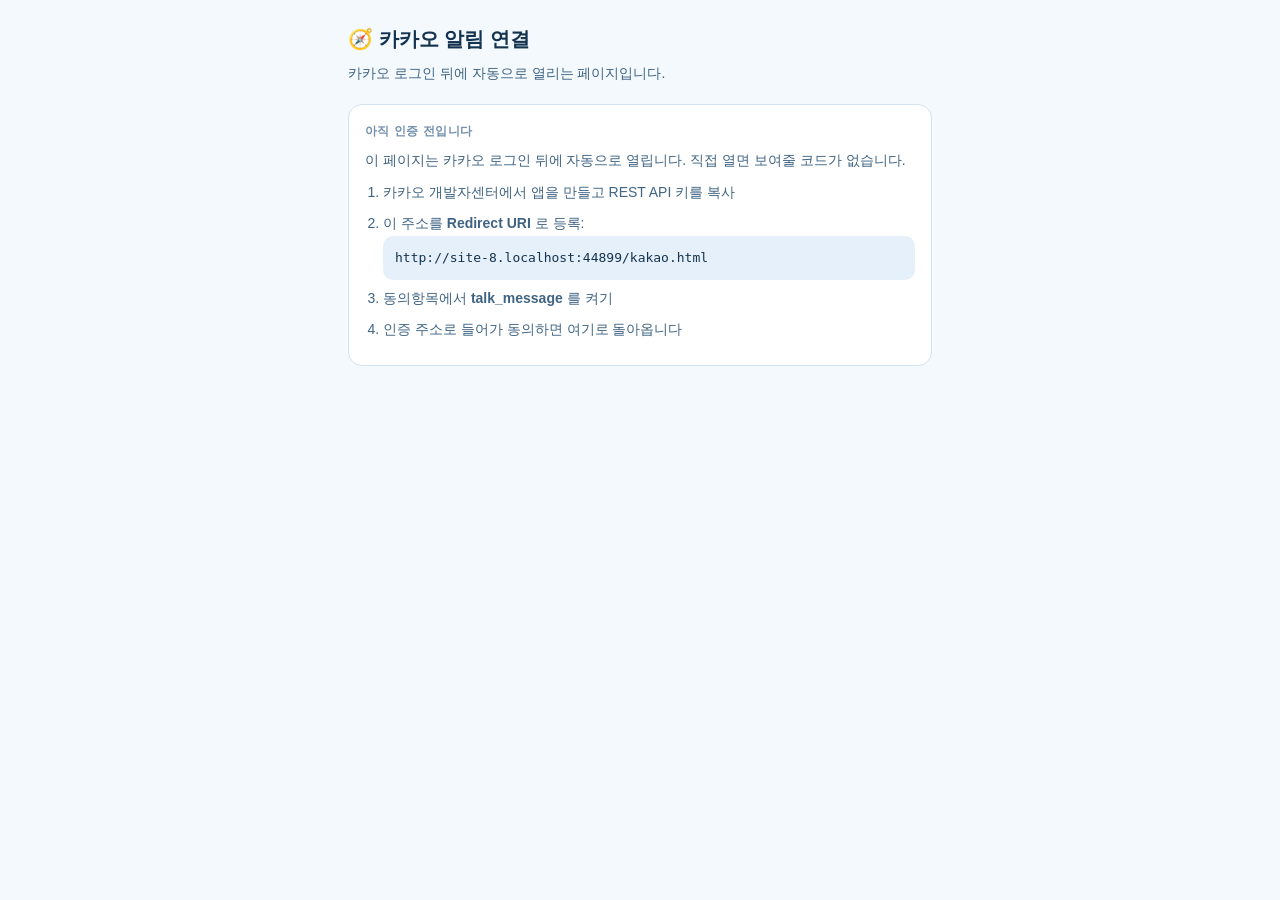
==== kakao.html @ f4b6fab5 "카카오 연결을 휴대폰만으로 끝낼 수 있게 한다 원래 안내에 터미널에서 curl 을 치는 단계가 있었다. 휴대폰만 쓰는 분은 거기서 막힌다. 그 단계를 없앴다.  ■ kakao.ht" ====
<!doctype html>
<html lang="ko">
<head>
<meta charset="utf-8" />
<meta name="viewport" content="width=device-width, initial-scale=1, viewport-fit=cover" />
<meta name="robots" content="noindex" />
<title>카카오 알림 연결 · 블루칩 나침반</title>
<!--
  카카오 로그인이 끝나면 여기로 돌아온다(Redirect URI).
  주소창의 ?code=... 를 크게 보여주고 복사 단추를 준다.

  왜 이 페이지가 필요한가
    예전 안내는 "주소창에서 code= 뒤를 직접 복사하세요"였다. 휴대폰에서는
    주소창이 짧게 보이고 코드가 길어서 사실상 못 한다. 여기서 통째로
    보여주고 한 번에 복사하게 한다.

  ⚠️ 이 페이지는 토큰을 만들지 않는다. 그러려면 REST 키가 필요한데, 그걸
     페이지에 심으면 소스에 그대로 노출된다. 토큰 교환은 워크플로가 한다.
-->
<style>
  :root{--ink:#13334f;--mid:#3f6483;--dim:#7391ae;--line:#d2e3f3;--soft:#e6f0fa;--acc:#0e6ba8}
  *{margin:0;padding:0;box-sizing:border-box}
  body{font:16px/1.7 -apple-system,BlinkMacSystemFont,'Apple SD Gothic Neo','Noto Sans KR',sans-serif;
       color:var(--ink);background:#f4f9fd;padding:22px 18px 60px;max-width:620px;margin:0 auto}
  h1{font-size:20px;font-weight:800;margin-bottom:6px}
  .sub{color:var(--mid);font-size:14px;margin-bottom:18px}
  .card{background:#fff;border:1px solid var(--line);border-radius:14px;padding:16px;margin-bottom:14px}
  .lab{font-size:12px;font-weight:800;color:var(--dim);letter-spacing:.04em;margin-bottom:8px}
  code{display:block;background:var(--soft);border-radius:10px;padding:12px;
       font:13px/1.6 ui-monospace,SFMono-Regular,Menlo,monospace;word-break:break-all;color:var(--ink)}
  button{width:100%;margin-top:10px;padding:13px;border:0;border-radius:10px;background:var(--acc);
         color:#fff;font:700 15px inherit;font-family:inherit;cursor:pointer}
  button:active{opacity:.85}
  .ok{background:#eef6f0;border:1px solid #d3e7da;color:#2f6b4a;padding:11px 13px;border-radius:10px;
      font-size:14px;margin-top:10px}
  .bad{background:#fdf1ef;border:1px solid #f3cfcd;color:#93362f;padding:12px 14px;border-radius:10px;font-size:14px}
  ol{margin:8px 0 0 18px;font-size:14px;color:var(--mid)}
  li{margin-bottom:7px}
  .note{font-size:12.5px;color:var(--dim);margin-top:10px;line-height:1.65}
  a{color:var(--acc)}
</style>
</head>
<body>
  <h1>🧭 카카오 알림 연결</h1>
  <div class="sub" id="sub"></div>
  <div id="out"></div>

<script>
(function () {
  var code = new URLSearchParams(location.search).get('code');
  var err  = new URLSearchParams(location.search).get('error');
  var out  = document.getElementById('out');
  var sub  = document.getElementById('sub');
  /* 머리글도 상태에 맞춘다 — 실패했는데 "코드를 받았습니다"가 떠 있으면
     무엇이 잘못됐는지 더 헷갈린다. */
  sub.textContent = err ? '연결이 끝나지 않았습니다.'
    : (new URLSearchParams(location.search).get('code')
        ? '인증 코드를 받았습니다. 아래 값을 복사해 다음 단계에 쓰세요.'
        : '카카오 로그인 뒤에 자동으로 열리는 페이지입니다.');

  if (err) {
    out.innerHTML = '<div class="bad"><b>인증이 취소됐거나 실패했습니다.</b><br>' +
      '(' + err.replace(/[<>&]/g, '') + ')<br><br>' +
      '카카오 개발자센터에서 <b>카카오톡 메시지 전송(talk_message)</b> 동의항목이 ' +
      '켜져 있는지 확인하고 다시 시도하세요.</div>';
    return;
  }
  if (!code) {
    out.innerHTML = '<div class="card"><div class="lab">아직 인증 전입니다</div>' +
      '<div style="font-size:14px;color:var(--mid)">이 페이지는 카카오 로그인 뒤에 ' +
      '자동으로 열립니다. 직접 열면 보여줄 코드가 없습니다.</div>' +
      '<ol><li>카카오 개발자센터에서 앱을 만들고 REST API 키를 복사</li>' +
      '<li>이 주소를 <b>Redirect URI</b> 로 등록: <code>' + location.origin + location.pathname + '</code></li>' +
      '<li>동의항목에서 <b>talk_message</b> 를 켜기</li>' +
      '<li>인증 주소로 들어가 동의하면 여기로 돌아옵니다</li></ol></div>';
    return;
  }

  out.innerHTML =
    '<div class="card"><div class="lab">인증 코드 (10분 안에 쓰세요)</div>' +
      '<code id="c">' + code.replace(/[<>&]/g, '') + '</code>' +
      '<button id="cp">📋 코드 복사</button>' +
      '<div id="msg"></div>' +
      '<div class="note">이 코드는 <b>한 번만</b> 쓸 수 있고 10분이면 만료됩니다. ' +
      '다음 단계에서 실패하면 인증 주소로 다시 들어와 새 코드를 받으세요.</div>' +
    '</div>' +
    '<div class="card"><div class="lab">다음에 할 일</div>' +
      '<ol><li>저장소 <b>Actions</b> → <b>kakao token</b> → <b>Run workflow</b></li>' +
      '<li><b>code</b> 칸에 위 코드를 붙여넣고 실행</li>' +
      '<li>끝나면 <b>Summary</b> 에 refresh token 이 나옵니다</li>' +
      '<li>그 값을 <b>Settings → Secrets</b> 의 <code style="display:inline;padding:2px 6px">KAKAO_REFRESH_TOKEN</code> 에 저장</li></ol>' +
    '</div>';

  document.getElementById('cp').onclick = function () {
    var t = document.getElementById('c').textContent;
    var done = function () {
      document.getElementById('msg').innerHTML = '<div class="ok">✅ 복사했습니다.</div>';
    };
    if (navigator.clipboard && navigator.clipboard.writeText) {
      navigator.clipboard.writeText(t).then(done, fallback);
    } else fallback();
    function fallback() {
      /* 오래된 인앱 브라우저 대비 — 선택 상태로 만들어 길게 눌러 복사하게 한다 */
      var r = document.createRange();
      r.selectNodeContents(document.getElementById('c'));
      var s = window.getSelection(); s.removeAllRanges(); s.addRange(r);
      document.getElementById('msg').innerHTML =
        '<div class="ok">코드를 선택해 뒀습니다. 길게 눌러 <b>복사</b>를 고르세요.</div>';
    }
  };
})();
</script>
</body>
</html>
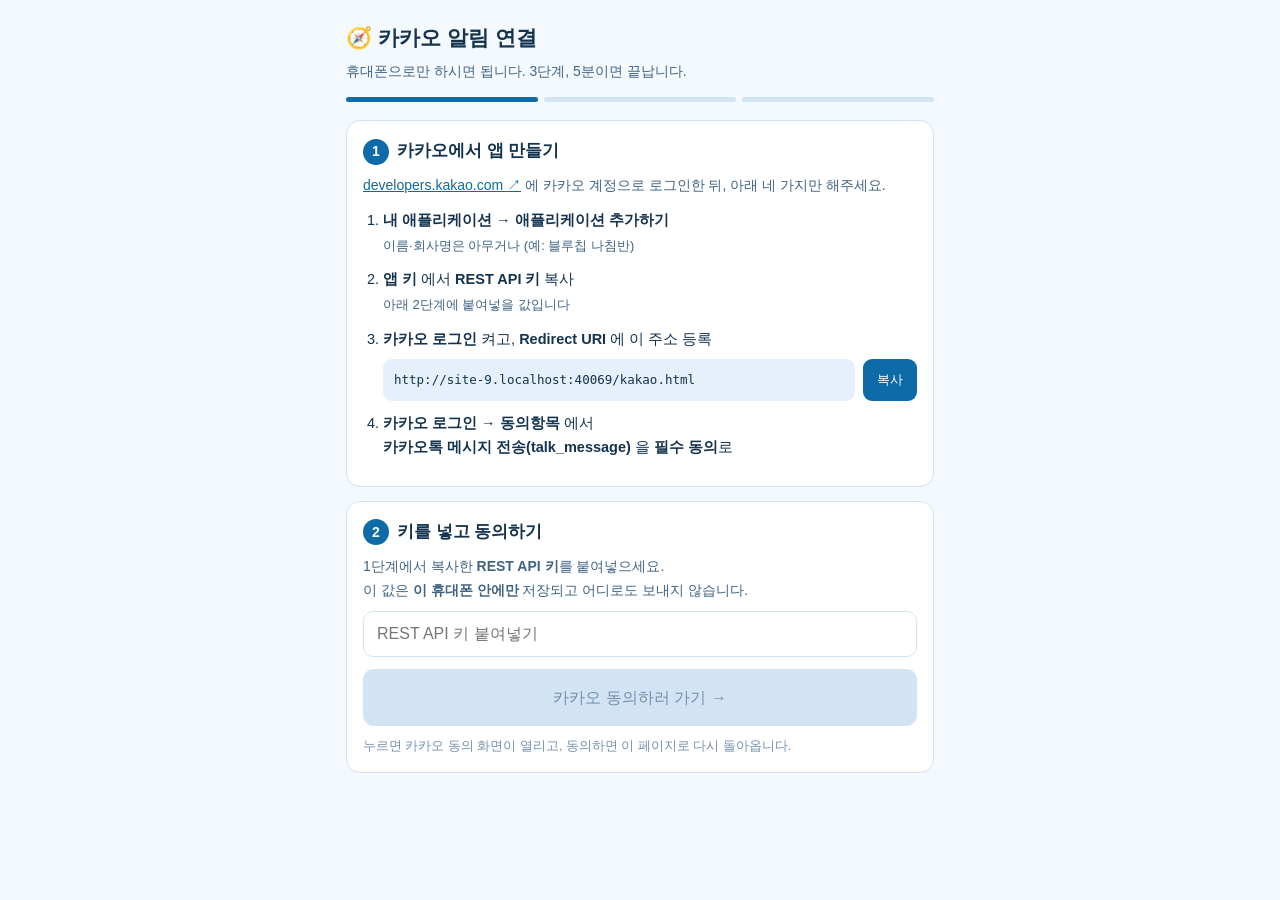
==== commit 487d8052: "연결 페이지가 어려운 부분을 대신하게 한다 "복잡한 건 니가 처리하고 뭘 하면 되는지만 알려달라." 맞는 요구다. 안내를 9단계로 늘어놓았지만, 그중 휴대폰에서 사실상 못 하는 일" ====
--- a/kakao.html
+++ b/kakao.html
@@ -6,108 +6,182 @@
 <meta name="robots" content="noindex" />
 <title>카카오 알림 연결 · 블루칩 나침반</title>
 <!--
-  카카오 로그인이 끝나면 여기로 돌아온다(Redirect URI).
-  주소창의 ?code=... 를 크게 보여주고 복사 단추를 준다.
+  휴대폰만으로 카카오 알림을 연결하는 안내 페이지.
 
   왜 이 페이지가 필요한가
-    예전 안내는 "주소창에서 code= 뒤를 직접 복사하세요"였다. 휴대폰에서는
-    주소창이 짧게 보이고 코드가 길어서 사실상 못 한다. 여기서 통째로
-    보여주고 한 번에 복사하게 한다.
+    회원님이 직접 해야 하는 일은 세 가지뿐이다 — 카카오 로그인, 동의 누르기,
+    GitHub 에 비밀값 저장. 그 밖의 복잡한 건(토큰 교환, 시험 발송, 확인) 전부
+    워크플로가 한다. 그런데 그 세 가지 사이에 "긴 주소를 손으로 고치기",
+    "주소창에서 코드 긁기" 같은 휴대폰에서 사실상 불가능한 일이 끼어 있었다.
+    그걸 이 페이지가 대신한다.
 
-  ⚠️ 이 페이지는 토큰을 만들지 않는다. 그러려면 REST 키가 필요한데, 그걸
-     페이지에 심으면 소스에 그대로 노출된다. 토큰 교환은 워크플로가 한다.
+  ⚠️ REST 키는 이 기기 안에만 둔다(localStorage). 어디로도 보내지 않는다.
+     토큰 교환은 워크플로가 한다 — 키를 페이지에 심으면 소스에 노출된다.
 -->
 <style>
-  :root{--ink:#13334f;--mid:#3f6483;--dim:#7391ae;--line:#d2e3f3;--soft:#e6f0fa;--acc:#0e6ba8}
-  *{margin:0;padding:0;box-sizing:border-box}
+  :root{--ink:#13334f;--mid:#3f6483;--dim:#7391ae;--line:#d2e3f3;--soft:#e6f0fa;
+        --acc:#0e6ba8;--ok:#2f6b4a;--okbg:#eef6f0;--okln:#d3e7da;
+        --bad:#93362f;--badbg:#fdf1ef;--badln:#f3cfcd}
+  *{margin:0;padding:0;box-sizing:border-box;-webkit-text-size-adjust:100%}
   body{font:16px/1.7 -apple-system,BlinkMacSystemFont,'Apple SD Gothic Neo','Noto Sans KR',sans-serif;
-       color:var(--ink);background:#f4f9fd;padding:22px 18px 60px;max-width:620px;margin:0 auto}
-  h1{font-size:20px;font-weight:800;margin-bottom:6px}
-  .sub{color:var(--mid);font-size:14px;margin-bottom:18px}
+       color:var(--ink);background:#f4f9fd;padding:20px 16px 70px;max-width:620px;margin:0 auto}
+  h1{font-size:21px;font-weight:800;margin-bottom:4px}
+  .sub{color:var(--mid);font-size:14px;margin-bottom:8px}
+  .prog{display:flex;gap:6px;margin:14px 0 18px}
+  .pd{flex:1;height:5px;border-radius:99px;background:var(--line)}
+  .pd.on{background:var(--acc)}
   .card{background:#fff;border:1px solid var(--line);border-radius:14px;padding:16px;margin-bottom:14px}
-  .lab{font-size:12px;font-weight:800;color:var(--dim);letter-spacing:.04em;margin-bottom:8px}
-  code{display:block;background:var(--soft);border-radius:10px;padding:12px;
-       font:13px/1.6 ui-monospace,SFMono-Regular,Menlo,monospace;word-break:break-all;color:var(--ink)}
-  button{width:100%;margin-top:10px;padding:13px;border:0;border-radius:10px;background:var(--acc);
-         color:#fff;font:700 15px inherit;font-family:inherit;cursor:pointer}
-  button:active{opacity:.85}
-  .ok{background:#eef6f0;border:1px solid #d3e7da;color:#2f6b4a;padding:11px 13px;border-radius:10px;
-      font-size:14px;margin-top:10px}
-  .bad{background:#fdf1ef;border:1px solid #f3cfcd;color:#93362f;padding:12px 14px;border-radius:10px;font-size:14px}
-  ol{margin:8px 0 0 18px;font-size:14px;color:var(--mid)}
-  li{margin-bottom:7px}
+  .step{display:flex;align-items:center;gap:8px;font-size:17px;font-weight:800;margin-bottom:4px}
+  .num{flex:none;width:26px;height:26px;border-radius:50%;background:var(--acc);color:#fff;
+       font-size:14px;display:flex;align-items:center;justify-content:center}
+  .card > p{font-size:14px;color:var(--mid);margin:8px 0}
+  ol{margin:10px 0 0 20px;font-size:14.5px}
+  ol li{margin-bottom:10px}
+  .copyrow{display:flex;gap:8px;align-items:stretch;margin:8px 0}
+  code{flex:1;min-width:0;background:var(--soft);border-radius:9px;padding:11px;
+       font:12.5px/1.55 ui-monospace,SFMono-Regular,Menlo,monospace;word-break:break-all}
+  .mini{flex:none;padding:0 14px;border:0;border-radius:9px;background:var(--acc);color:#fff;
+        font:700 13px inherit;font-family:inherit;cursor:pointer}
+  input{width:100%;padding:13px;border:1px solid var(--line);border-radius:10px;font-size:16px;
+        font-family:inherit;color:var(--ink);background:#fff}
+  input:focus{outline:2px solid var(--acc);outline-offset:-1px}
+  .btn{display:block;width:100%;margin-top:12px;padding:15px;border:0;border-radius:11px;
+       background:var(--acc);color:#fff;font:800 16px inherit;font-family:inherit;
+       cursor:pointer;text-align:center;text-decoration:none}
+  .btn[disabled]{background:var(--line);color:var(--dim)}
+  .ok{background:var(--okbg);border:1px solid var(--okln);color:var(--ok);
+      padding:11px 13px;border-radius:10px;font-size:14px;margin-top:10px}
+  .bad{background:var(--badbg);border:1px solid var(--badln);color:var(--bad);
+       padding:12px 14px;border-radius:10px;font-size:14px}
   .note{font-size:12.5px;color:var(--dim);margin-top:10px;line-height:1.65}
+  .big{font:700 18px/1.5 ui-monospace,SFMono-Regular,Menlo,monospace;word-break:break-all;
+       background:var(--soft);border-radius:10px;padding:14px;text-align:center}
   a{color:var(--acc)}
+  .kv{font-size:13px;color:var(--mid);margin-top:6px}
+  .kv b{color:var(--ink)}
 </style>
 </head>
 <body>
   <h1>🧭 카카오 알림 연결</h1>
-  <div class="sub" id="sub"></div>
+  <div class="sub">휴대폰으로만 하시면 됩니다. 3단계, 5분이면 끝납니다.</div>
+  <div class="prog"><span class="pd" id="p1"></span><span class="pd" id="p2"></span><span class="pd" id="p3"></span></div>
   <div id="out"></div>
 
 <script>
 (function () {
-  var code = new URLSearchParams(location.search).get('code');
-  var err  = new URLSearchParams(location.search).get('error');
-  var out  = document.getElementById('out');
-  var sub  = document.getElementById('sub');
-  /* 머리글도 상태에 맞춘다 — 실패했는데 "코드를 받았습니다"가 떠 있으면
-     무엇이 잘못됐는지 더 헷갈린다. */
-  sub.textContent = err ? '연결이 끝나지 않았습니다.'
-    : (new URLSearchParams(location.search).get('code')
-        ? '인증 코드를 받았습니다. 아래 값을 복사해 다음 단계에 쓰세요.'
-        : '카카오 로그인 뒤에 자동으로 열리는 페이지입니다.');
+  var KEY = 'bcc:kakaoRestKey';
+  var REDIRECT = location.origin + location.pathname;
+  var qs = new URLSearchParams(location.search);
+  var code = qs.get('code'), err = qs.get('error');
+  var out = document.getElementById('out');
 
+  function esc(s) { return String(s == null ? '' : s).replace(/[<>&"]/g, function (c) {
+    return { '<': '&lt;', '>': '&gt;', '&': '&amp;', '"': '&quot;' }[c]; }); }
+  function store(k, v) { try { v === null ? localStorage.removeItem(k) : localStorage.setItem(k, v); } catch (e) {} }
+  function read(k) { try { return localStorage.getItem(k) || ''; } catch (e) { return ''; } }
+  function lit(n) { for (var i = 1; i <= 3; i++)
+    document.getElementById('p' + i).className = 'pd' + (i <= n ? ' on' : ''); }
+
+  /* 눌러서 복사. 안 되는 브라우저에서는 선택 상태로 만들어 준다. */
+  function wireCopy(btnId, srcId, msgId) {
+    var b = document.getElementById(btnId); if (!b) return;
+    b.onclick = function () {
+      var el = document.getElementById(srcId);
+      var t = el.value !== undefined ? el.value : el.textContent;
+      var done = function () { say('✅ 복사했습니다.'); };
+      function say(m) { var x = document.getElementById(msgId); if (x) x.innerHTML = '<div class="ok">' + m + '</div>'; }
+      if (navigator.clipboard && navigator.clipboard.writeText) {
+        navigator.clipboard.writeText(t).then(done, sel);
+      } else sel();
+      function sel() {
+        try {
+          var r = document.createRange(); r.selectNodeContents(el);
+          var s = window.getSelection(); s.removeAllRanges(); s.addRange(r);
+          say('길게 눌러 <b>복사</b>를 골라주세요.');
+        } catch (e) { say('직접 길게 눌러 복사해 주세요.'); }
+      }
+    };
+  }
+
+  /* ── 인증 실패 ── */
   if (err) {
-    out.innerHTML = '<div class="bad"><b>인증이 취소됐거나 실패했습니다.</b><br>' +
-      '(' + err.replace(/[<>&]/g, '') + ')<br><br>' +
-      '카카오 개발자센터에서 <b>카카오톡 메시지 전송(talk_message)</b> 동의항목이 ' +
-      '켜져 있는지 확인하고 다시 시도하세요.</div>';
-    return;
-  }
-  if (!code) {
-    out.innerHTML = '<div class="card"><div class="lab">아직 인증 전입니다</div>' +
-      '<div style="font-size:14px;color:var(--mid)">이 페이지는 카카오 로그인 뒤에 ' +
-      '자동으로 열립니다. 직접 열면 보여줄 코드가 없습니다.</div>' +
-      '<ol><li>카카오 개발자센터에서 앱을 만들고 REST API 키를 복사</li>' +
-      '<li>이 주소를 <b>Redirect URI</b> 로 등록: <code>' + location.origin + location.pathname + '</code></li>' +
-      '<li>동의항목에서 <b>talk_message</b> 를 켜기</li>' +
-      '<li>인증 주소로 들어가 동의하면 여기로 돌아옵니다</li></ol></div>';
+    lit(2);
+    out.innerHTML =
+      '<div class="bad"><b>동의가 취소됐거나 실패했습니다.</b><br>(' + esc(err) + ')</div>' +
+      '<div class="card"><p>대개 <b>카카오톡 메시지 전송(talk_message)</b> 동의항목이 ' +
+      '꺼져 있을 때 이렇게 됩니다. 카카오 개발자센터에서 켠 뒤 다시 해주세요.</p>' +
+      '<a class="btn" href="' + esc(REDIRECT) + '">처음으로 돌아가기</a></div>';
     return;
   }
 
+  /* ── 3단계: 코드를 받았다 ── */
+  if (code) {
+    lit(3);
+    out.innerHTML =
+      '<div class="card"><div class="step"><span class="num">3</span>거의 끝났습니다</div>' +
+        '<p>아래 코드를 복사해서 저에게 알려주시거나, 직접 넣으셔도 됩니다.</p>' +
+        '<div class="big" id="code">' + esc(code) + '</div>' +
+        '<button class="btn" id="cp">📋 코드 복사하기</button>' +
+        '<div id="m1"></div>' +
+        '<div class="note">이 코드는 <b>10분 안에 한 번만</b> 쓸 수 있습니다. ' +
+        '늦었으면 아래에서 다시 받으시면 됩니다.</div>' +
+      '</div>' +
+      '<div class="card"><div class="step"><span class="num">✓</span>다음은 제가 합니다</div>' +
+        '<p>코드를 알려주시면 토큰 발급·저장·시험 발송까지 제가 처리하겠습니다.<br>' +
+        '직접 하시려면: <b>Actions → kakao token → Run workflow</b> 에 코드를 넣고 실행하세요.</p>' +
+        '<a class="btn" id="again" href="#" style="background:#fff;color:var(--acc);border:1px solid var(--line)">↻ 코드 다시 받기</a>' +
+      '</div>';
+    wireCopy('cp', 'code', 'm1');
+    var k = read(KEY);
+    document.getElementById('again').href = k ? authUrl(k) : REDIRECT;
+    return;
+  }
+
+  function authUrl(k) {
+    return 'https://kauth.kakao.com/oauth/authorize?client_id=' + encodeURIComponent(k) +
+      '&redirect_uri=' + encodeURIComponent(REDIRECT) +
+      '&response_type=code&scope=talk_message';
+  }
+
+  /* ── 1~2단계 ── */
+  lit(1);
   out.innerHTML =
-    '<div class="card"><div class="lab">인증 코드 (10분 안에 쓰세요)</div>' +
-      '<code id="c">' + code.replace(/[<>&]/g, '') + '</code>' +
-      '<button id="cp">📋 코드 복사</button>' +
-      '<div id="msg"></div>' +
-      '<div class="note">이 코드는 <b>한 번만</b> 쓸 수 있고 10분이면 만료됩니다. ' +
-      '다음 단계에서 실패하면 인증 주소로 다시 들어와 새 코드를 받으세요.</div>' +
+    '<div class="card"><div class="step"><span class="num">1</span>카카오에서 앱 만들기</div>' +
+      '<p><a href="https://developers.kakao.com" target="_blank" rel="noopener">developers.kakao.com ↗</a>' +
+      ' 에 카카오 계정으로 로그인한 뒤, 아래 네 가지만 해주세요.</p>' +
+      '<ol>' +
+        '<li><b>내 애플리케이션 → 애플리케이션 추가하기</b><br>' +
+          '<span class="kv">이름·회사명은 아무거나 (예: 블루칩 나침반)</span></li>' +
+        '<li><b>앱 키</b> 에서 <b>REST API 키</b> 복사<br>' +
+          '<span class="kv">아래 2단계에 붙여넣을 값입니다</span></li>' +
+        '<li><b>카카오 로그인</b> 켜고, <b>Redirect URI</b> 에 이 주소 등록' +
+          '<div class="copyrow"><code id="ru">' + esc(REDIRECT) + '</code>' +
+          '<button class="mini" id="cpru">복사</button></div>' +
+          '<div id="m2"></div></li>' +
+        '<li><b>카카오 로그인 → 동의항목</b> 에서<br>' +
+          '<b>카카오톡 메시지 전송(talk_message)</b> 을 <b>필수 동의</b>로</li>' +
+      '</ol>' +
     '</div>' +
-    '<div class="card"><div class="lab">다음에 할 일</div>' +
-      '<ol><li>저장소 <b>Actions</b> → <b>kakao token</b> → <b>Run workflow</b></li>' +
-      '<li><b>code</b> 칸에 위 코드를 붙여넣고 실행</li>' +
-      '<li>끝나면 <b>Summary</b> 에 refresh token 이 나옵니다</li>' +
-      '<li>그 값을 <b>Settings → Secrets</b> 의 <code style="display:inline;padding:2px 6px">KAKAO_REFRESH_TOKEN</code> 에 저장</li></ol>' +
+    '<div class="card"><div class="step"><span class="num">2</span>키를 넣고 동의하기</div>' +
+      '<p>1단계에서 복사한 <b>REST API 키</b>를 붙여넣으세요.<br>' +
+      '이 값은 <b>이 휴대폰 안에만</b> 저장되고 어디로도 보내지 않습니다.</p>' +
+      '<input id="key" type="text" inputmode="latin" autocapitalize="off" autocorrect="off" ' +
+        'spellcheck="false" placeholder="REST API 키 붙여넣기" value="' + esc(read(KEY)) + '" />' +
+      '<a class="btn" id="go" href="#">카카오 동의하러 가기 →</a>' +
+      '<div class="note">누르면 카카오 동의 화면이 열리고, 동의하면 이 페이지로 다시 돌아옵니다.</div>' +
     '</div>';
 
-  document.getElementById('cp').onclick = function () {
-    var t = document.getElementById('c').textContent;
-    var done = function () {
-      document.getElementById('msg').innerHTML = '<div class="ok">✅ 복사했습니다.</div>';
-    };
-    if (navigator.clipboard && navigator.clipboard.writeText) {
-      navigator.clipboard.writeText(t).then(done, fallback);
-    } else fallback();
-    function fallback() {
-      /* 오래된 인앱 브라우저 대비 — 선택 상태로 만들어 길게 눌러 복사하게 한다 */
-      var r = document.createRange();
-      r.selectNodeContents(document.getElementById('c'));
-      var s = window.getSelection(); s.removeAllRanges(); s.addRange(r);
-      document.getElementById('msg').innerHTML =
-        '<div class="ok">코드를 선택해 뒀습니다. 길게 눌러 <b>복사</b>를 고르세요.</div>';
-    }
-  };
+  wireCopy('cpru', 'ru', 'm2');
+  var input = document.getElementById('key');
+  var go = document.getElementById('go');
+  function sync() {
+    var k = input.value.trim();
+    if (k.length >= 20) { go.href = authUrl(k); go.removeAttribute('disabled'); store(KEY, k); lit(2); }
+    else { go.href = '#'; go.setAttribute('disabled', ''); lit(1); }
+  }
+  input.addEventListener('input', sync);
+  go.addEventListener('click', function (e) { if (go.getAttribute('href') === '#') e.preventDefault(); });
+  sync();
 })();
 </script>
 </body>
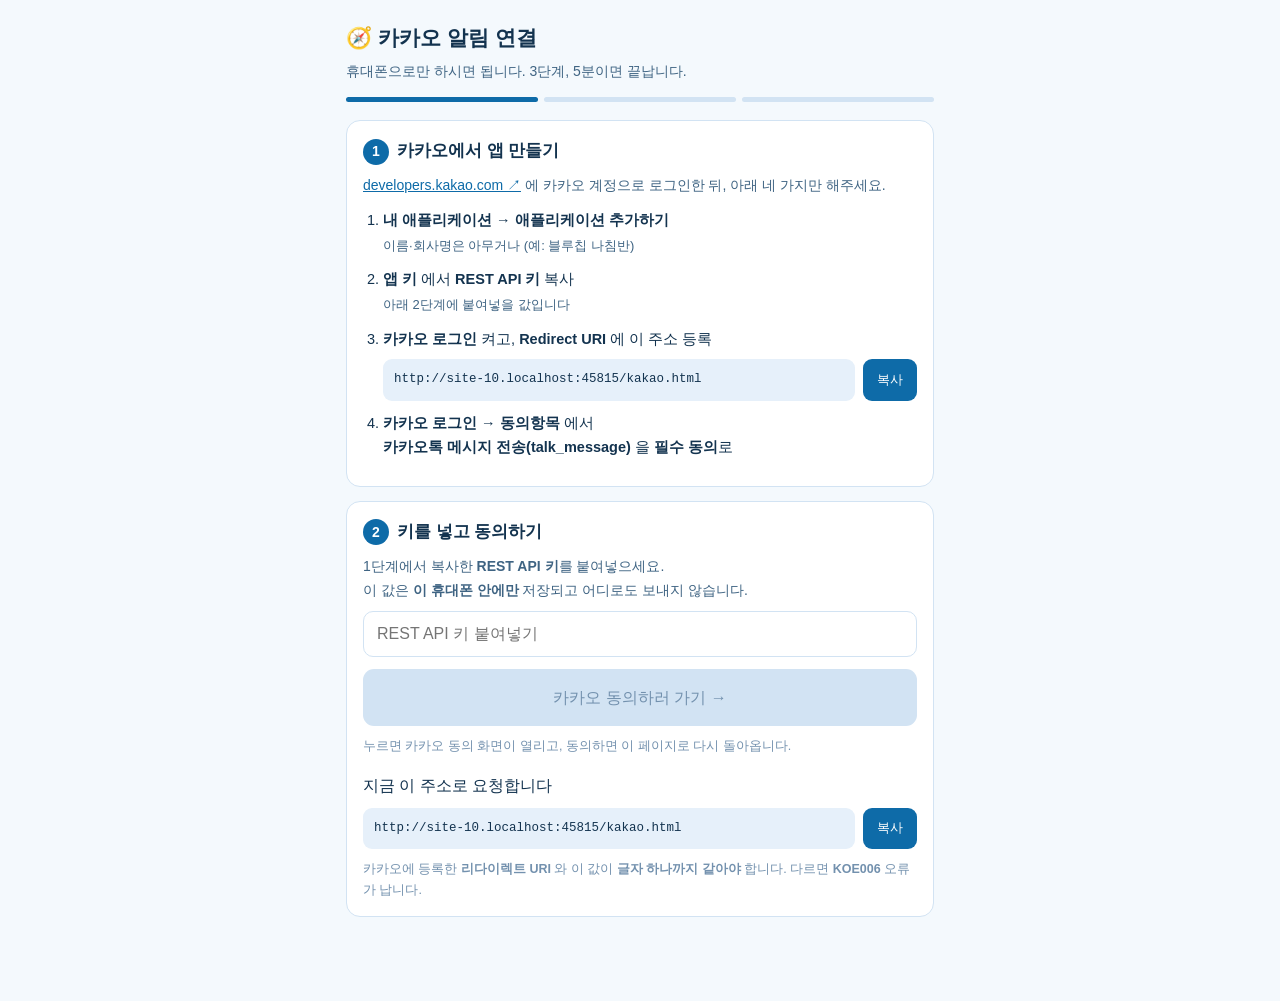
==== commit 92dfc646: "KOE006 이 났을 때 무엇과 무엇이 다른지 대조할 수 있게 한다 실제로 KOE006(Redirect URI 불일치)이 났다. 원인은 대개 카카오에 등록한 주소가 한 글자 다르거" ====
--- a/kakao.html
+++ b/kakao.html
@@ -106,11 +106,23 @@
   /* ── 인증 실패 ── */
   if (err) {
     lit(2);
+    var isUri = /KOE006|redirect|uri/i.test(err);
     out.innerHTML =
-      '<div class="bad"><b>동의가 취소됐거나 실패했습니다.</b><br>(' + esc(err) + ')</div>' +
-      '<div class="card"><p>대개 <b>카카오톡 메시지 전송(talk_message)</b> 동의항목이 ' +
-      '꺼져 있을 때 이렇게 됩니다. 카카오 개발자센터에서 켠 뒤 다시 해주세요.</p>' +
-      '<a class="btn" href="' + esc(REDIRECT) + '">처음으로 돌아가기</a></div>';
+      '<div class="bad"><b>동의가 끝나지 않았습니다.</b><br>(' + esc(err) + ')</div>' +
+      '<div class="card">' +
+        (isUri
+          ? '<p><b>등록한 주소가 다릅니다(KOE006).</b> 카카오에 등록한 ' +
+            '<b>리다이렉트 URI</b> 가 아래 값과 글자 하나까지 같아야 합니다.</p>' +
+            '<div class="copyrow"><code id="ru3">' + esc(REDIRECT) + '</code>' +
+            '<button class="mini" id="cpru3">복사</button></div><div id="m4"></div>' +
+            '<div class="note">자주 어긋나는 곳 — 뒤가 잘림, <b>kakao.html</b> 빠짐, ' +
+            '끝에 <b>/</b> 붙음, 입력만 하고 <b>+</b> 를 안 누름, ' +
+            '<b>다른 REST 키</b> 에 등록함.</div>'
+          : '<p>대개 <b>카카오톡 메시지 전송(talk_message)</b> 동의항목이 ' +
+            '꺼져 있을 때 이렇게 됩니다. 카카오 개발자센터에서 켠 뒤 다시 해주세요.</p>') +
+        '<a class="btn" href="' + esc(REDIRECT) + '" style="margin-top:14px">처음으로 돌아가기</a>' +
+      '</div>';
+    if (isUri) wireCopy('cpru3', 'ru3', 'm4');
     return;
   }
 
@@ -169,9 +181,19 @@
         'spellcheck="false" placeholder="REST API 키 붙여넣기" value="' + esc(read(KEY)) + '" />' +
       '<a class="btn" id="go" href="#">카카오 동의하러 가기 →</a>' +
       '<div class="note">누르면 카카오 동의 화면이 열리고, 동의하면 이 페이지로 다시 돌아옵니다.</div>' +
+      /* KOE006(Redirect URI 불일치)이 실제로 났다. 원인은 대개 카카오에
+         등록한 주소가 한 글자 다르거나 뒤가 잘린 것인데, 요청에 실리는 주소를
+         화면에서 볼 수 없으면 무엇과 무엇이 다른지 대조할 수가 없다.
+         그래서 지금 보내는 값을 그대로 보여준다. */
+      '<div class="lab" style="margin-top:16px">지금 이 주소로 요청합니다</div>' +
+      '<div class="copyrow"><code id="ru2">' + esc(REDIRECT) + '</code>' +
+      '<button class="mini" id="cpru2">복사</button></div><div id="m3"></div>' +
+      '<div class="note">카카오에 등록한 <b>리다이렉트 URI</b> 와 이 값이 ' +
+      '<b>글자 하나까지 같아야</b> 합니다. 다르면 <b>KOE006</b> 오류가 납니다.</div>' +
     '</div>';
 
   wireCopy('cpru', 'ru', 'm2');
+  wireCopy('cpru2', 'ru2', 'm3');
   var input = document.getElementById('key');
   var go = document.getElementById('go');
   function sync() {
